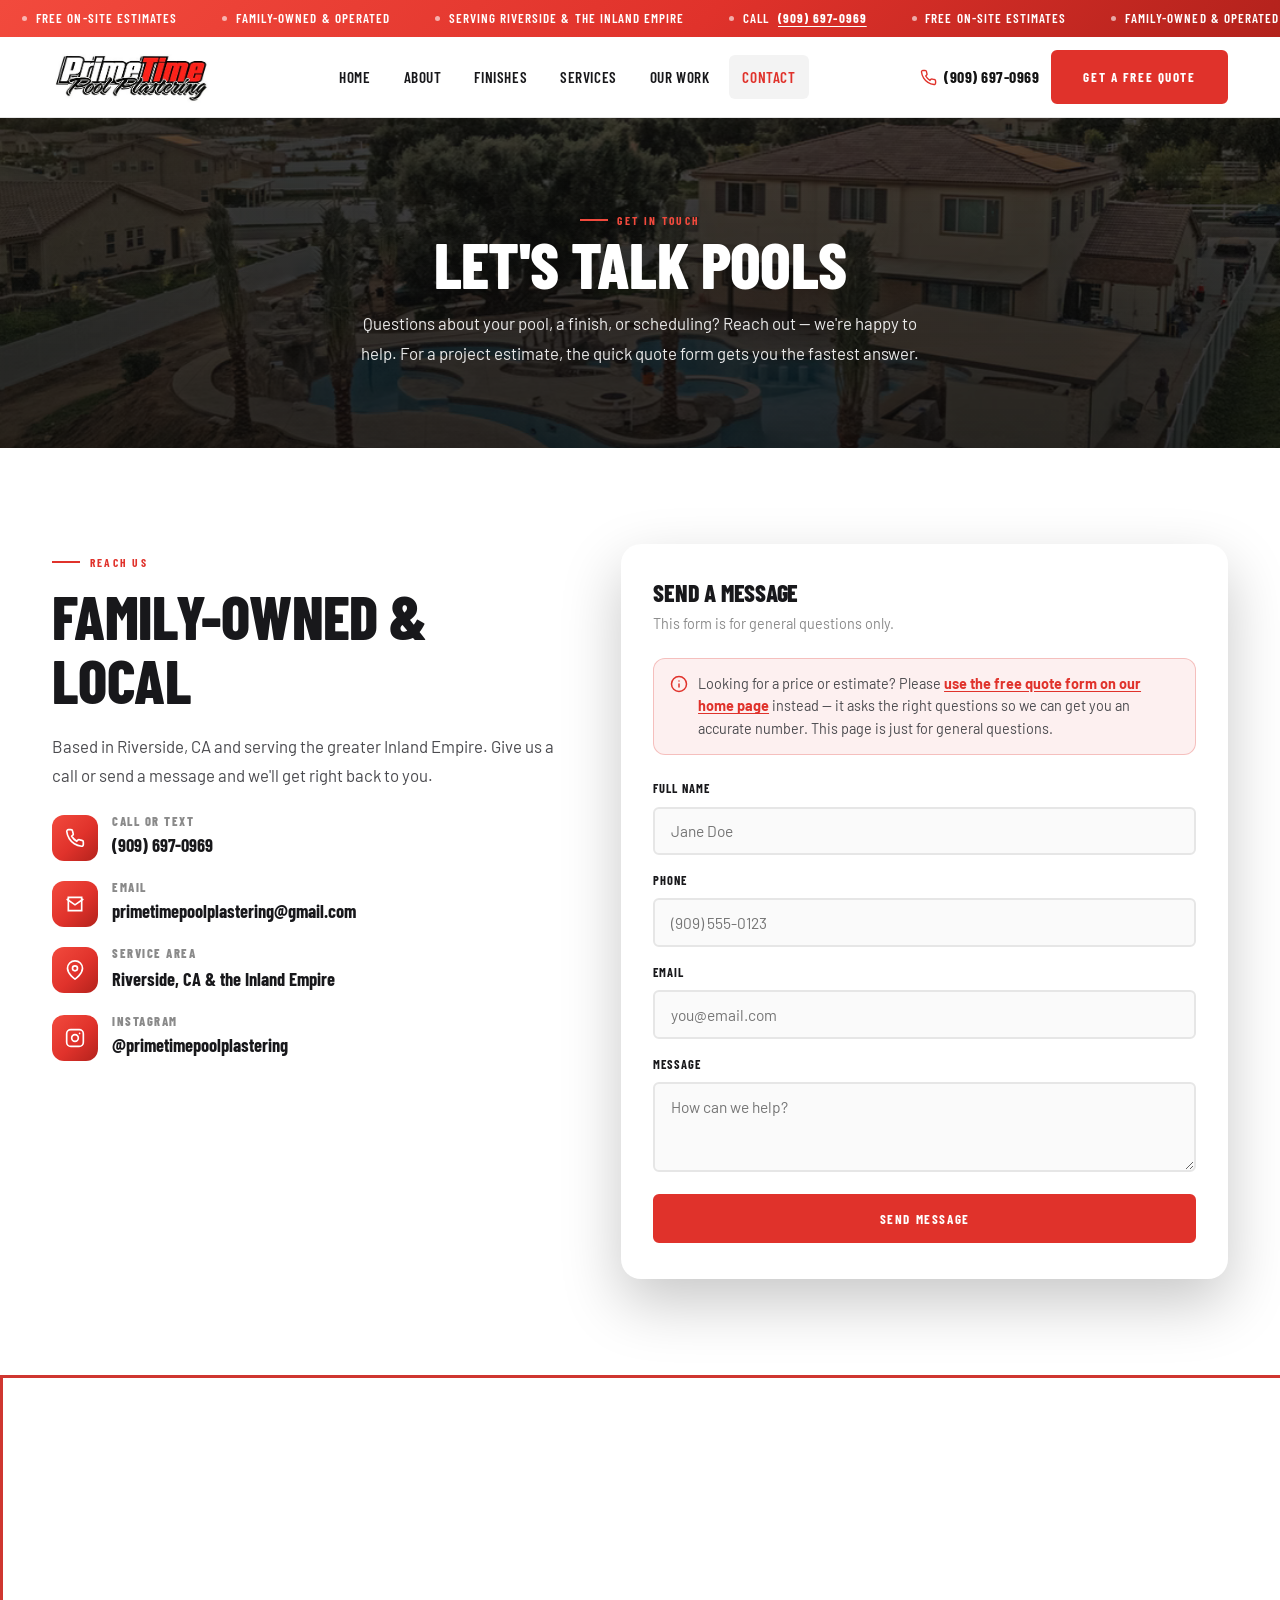
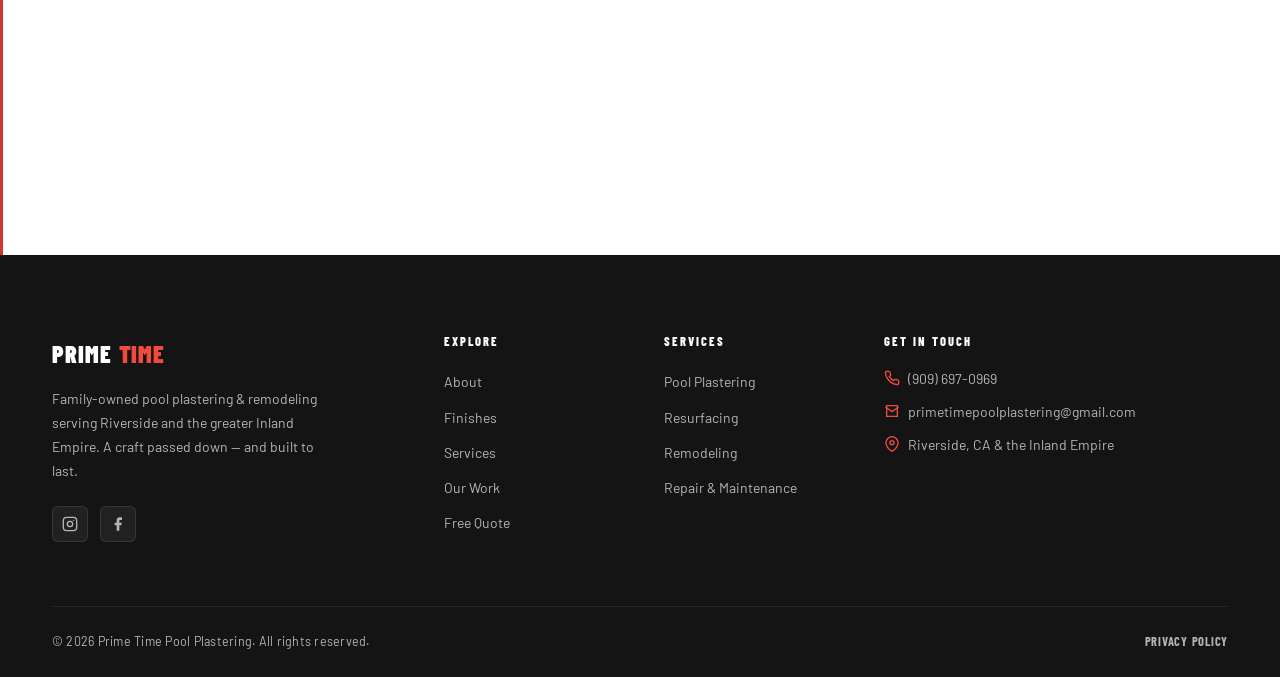
==== html/contact.html @ 4322d190 "Initial commit" ====
<!DOCTYPE html>
<html lang="en">
<head>
  <meta charset="UTF-8" />
  <meta name="viewport" content="width=device-width, initial-scale=1.0" />
  <title>Contact | Prime Time Pool Plastering — Riverside, CA</title>
  <meta name="description" content="Get in touch with Prime Time Pool Plastering — pool resurfacing, plastering & remodeling in Riverside and the Inland Empire. Call (909) 697-0969." />

  <link rel="preconnect" href="https://fonts.googleapis.com" />
  <link rel="preconnect" href="https://fonts.gstatic.com" crossorigin />
  <link rel="stylesheet" href="../global.css" />
  <link rel="stylesheet" href="../css/home.css" />
  <style>
    /* contact-page specifics (light background variant) */
    .contact-hero {
      position: relative;
      padding: 5rem 0;
      text-align: center;
      background: var(--ink);
      isolation: isolate;
    }
    .contact-hero::before {
      content: '';
      position: absolute; inset: 0; z-index: -1;
      background-image:
        linear-gradient(rgba(10,10,10,0.7), rgba(10,10,10,0.82)),
        url(../images/website-imgs-2.png);
      background-size: cover;
      background-position: center;
    }
    .contact-hero .eyebrow { color: var(--red-lt); justify-content: center; }
    .contact-hero .eyebrow::before { background: var(--red-lt); }
    .contact-hero h1 { color: #fff; font-size: clamp(2.4rem, 7vw, 4rem); }
    .contact-hero p { color: rgba(255,255,255,0.9); max-width: 560px; margin: 0.75rem auto 0; }
    /* "use the quote form instead" callout */
    .contact-quote-note {
      display: flex; align-items: flex-start; gap: 0.6rem;
      background: rgba(224,50,43,0.07);
      border: 1px solid rgba(224,50,43,0.25);
      border-radius: var(--radius);
      padding: 0.9rem 1rem;
      margin-bottom: 1.5rem;
      font-size: 0.9rem; line-height: 1.55; color: var(--text-body);
    }
    .contact-quote-note svg { width: 18px; height: 18px; color: var(--red); flex-shrink: 0; margin-top: 2px; }
    .contact-quote-note a { color: var(--red); font-weight: 700; text-decoration: underline; text-underline-offset: 2px; }
    .contact-quote-note a:hover { color: var(--red-dk); }
    .contact-grid { display: grid; grid-template-columns: 1fr; gap: 2.5rem; align-items: start; }
    @media (min-width: 900px) { .contact-grid { grid-template-columns: 1fr 1.2fr; gap: 4rem; } }
    .contact-info h2 { margin-bottom: 1.25rem; }
    .contact-rows { display: flex; flex-direction: column; gap: 1.25rem; margin-top: 1.5rem; }
    .contact-row { display: flex; align-items: flex-start; gap: 0.9rem; }
    .contact-row-ic {
      width: 46px; height: 46px; flex-shrink: 0;
      background: var(--grad-red); color: #fff; border-radius: var(--radius);
      display: flex; align-items: center; justify-content: center;
    }
    .contact-row-ic svg { width: 20px; height: 20px; }
    .contact-row h4 { font-size: 0.78rem; letter-spacing: 0.12em; color: var(--text-muted); margin-bottom: 0.2rem; }
    .contact-row a, .contact-row p { font-family: var(--font-display); font-weight: 700; font-size: 1.15rem; color: var(--text-primary); }
    .contact-row a:hover { color: var(--red); }
  </style>
</head>
<body>

  <!-- ANNOUNCEMENT BAR -->
  <div id="announce" aria-label="Announcements">
    <div class="announce-track">
      <span class="announce-item"><span class="dot"></span>Free On-Site Estimates</span>
      <span class="announce-item"><span class="dot"></span>Family-Owned &amp; Operated</span>
      <span class="announce-item"><span class="dot"></span>Serving Riverside &amp; the Inland Empire</span>
      <span class="announce-item"><span class="dot"></span>Call <a href="tel:+19096970969">(909) 697-0969</a></span>
      <span class="announce-item" aria-hidden="true"><span class="dot"></span>Free On-Site Estimates</span>
      <span class="announce-item" aria-hidden="true"><span class="dot"></span>Family-Owned &amp; Operated</span>
      <span class="announce-item" aria-hidden="true"><span class="dot"></span>Serving Riverside &amp; the Inland Empire</span>
      <span class="announce-item" aria-hidden="true"><span class="dot"></span>Call <a href="tel:+19096970969">(909) 697-0969</a></span>
    </div>
  </div>

  <!-- NAVBAR -->
  <header id="navbar">
    <div class="container nav-inner">
      <a href="../index.html" class="nav-logo" aria-label="Prime Time Pool Plastering home">
        <img src="../images/logo.jpg" alt="Prime Time Pool Plastering" />
      </a>
      <nav aria-label="Primary">
        <ul class="nav-links">
          <li><a href="../index.html">Home</a></li>
          <li><a href="../index.html#about">About</a></li>
          <li><a href="../index.html#finishes">Finishes</a></li>
          <li><a href="../index.html#services">Services</a></li>
          <li><a href="../index.html#work">Our Work</a></li>
          <li><a href="contact.html" class="is-active">Contact</a></li>
        </ul>
      </nav>
      <div class="nav-actions">
        <a href="tel:+19096970969" class="nav-phone">
          <svg viewBox="0 0 24 24" fill="none" stroke="currentColor" stroke-width="2"><path d="M22 16.92v3a2 2 0 0 1-2.18 2 19.79 19.79 0 0 1-8.63-3.07 19.5 19.5 0 0 1-6-6 19.79 19.79 0 0 1-3.07-8.67A2 2 0 0 1 4.11 2h3a2 2 0 0 1 2 1.72c.13.96.36 1.9.7 2.81a2 2 0 0 1-.45 2.11L8.09 9.91a16 16 0 0 0 6 6l1.27-1.27a2 2 0 0 1 2.11-.45c.91.34 1.85.57 2.81.7A2 2 0 0 1 22 16.92z"/></svg>
          (909) 697-0969
        </a>
        <a href="../index.html#quote" class="btn-primary">Get a Free Quote</a>
        <button class="nav-hamburger" aria-label="Open menu" aria-expanded="false" aria-controls="navDrawer">
          <span></span><span></span><span></span>
        </button>
      </div>
    </div>
  </header>

  <!-- Mobile drawer -->
  <div class="nav-overlay" data-drawer-close></div>
  <aside class="nav-drawer" id="navDrawer" aria-hidden="true">
    <div class="nav-drawer-head">
      <img src="../images/logo.jpg" alt="Prime Time Pool Plastering" style="height:34px;width:auto;" />
      <button class="nav-drawer-close" aria-label="Close menu" data-drawer-close>
        <svg viewBox="0 0 24 24" fill="none" stroke="currentColor" stroke-width="2"><path d="M18 6 6 18M6 6l12 12" stroke-linecap="round"/></svg>
      </button>
    </div>
    <nav aria-label="Mobile">
      <ul>
        <li><a href="../index.html" data-drawer-close>Home</a></li>
        <li><a href="../index.html#about" data-drawer-close>About</a></li>
        <li><a href="../index.html#finishes" data-drawer-close>Finishes</a></li>
        <li><a href="../index.html#services" data-drawer-close>Services</a></li>
        <li><a href="../index.html#work" data-drawer-close>Our Work</a></li>
        <li><a href="contact.html" data-drawer-close>Contact</a></li>
      </ul>
    </nav>
    <div class="nav-drawer-cta">
      <a href="../index.html#quote" class="btn-primary" data-drawer-close>Get a Free Quote</a>
    </div>
  </aside>

  <main>
    <section class="contact-hero">
      <div class="container">
        <p class="eyebrow is-centered">Get In Touch</p>
        <h1>Let's Talk Pools</h1>
        <p>Questions about your pool, a finish, or scheduling? Reach out — we're happy to help. For a project estimate, the quick quote form gets you the fastest answer.</p>
      </div>
    </section>

    <section class="section-padding">
      <div class="container contact-grid">
        <div class="contact-info">
          <p class="eyebrow">Reach Us</p>
          <h2>Family-Owned &amp; Local</h2>
          <p>Based in Riverside, CA and serving the greater Inland Empire. Give us a call or send a message and we'll get right back to you.</p>
          <div class="contact-rows">
            <div class="contact-row">
              <span class="contact-row-ic"><svg viewBox="0 0 24 24" fill="none" stroke="currentColor" stroke-width="2"><path d="M22 16.92v3a2 2 0 0 1-2.18 2 19.79 19.79 0 0 1-8.63-3.07 19.5 19.5 0 0 1-6-6 19.79 19.79 0 0 1-3.07-8.67A2 2 0 0 1 4.11 2h3a2 2 0 0 1 2 1.72c.13.96.36 1.9.7 2.81a2 2 0 0 1-.45 2.11L8.09 9.91a16 16 0 0 0 6 6l1.27-1.27a2 2 0 0 1 2.11-.45c.91.34 1.85.57 2.81.7A2 2 0 0 1 22 16.92z"/></svg></span>
              <div><h4>CALL OR TEXT</h4><a href="tel:+19096970969">(909) 697-0969</a></div>
            </div>
            <div class="contact-row">
              <span class="contact-row-ic"><svg viewBox="0 0 24 24" fill="none" stroke="currentColor" stroke-width="2"><path d="M4 4h16v16H4z"/><path d="m22 6-10 7L2 6"/></svg></span>
              <div><h4>EMAIL</h4><a href="mailto:primetimepoolplastering@gmail.com">primetimepoolplastering@gmail.com</a></div>
            </div>
            <div class="contact-row">
              <span class="contact-row-ic"><svg viewBox="0 0 24 24" fill="none" stroke="currentColor" stroke-width="2"><path d="M21 10c0 7-9 13-9 13s-9-6-9-13a9 9 0 0 1 18 0z"/><circle cx="12" cy="10" r="3"/></svg></span>
              <div><h4>SERVICE AREA</h4><p>Riverside, CA &amp; the Inland Empire</p></div>
            </div>
            <div class="contact-row">
              <span class="contact-row-ic"><svg viewBox="0 0 24 24" fill="none" stroke="currentColor" stroke-width="2"><rect x="2" y="2" width="20" height="20" rx="5"/><circle cx="12" cy="12" r="4"/><circle cx="17.5" cy="6.5" r="1" fill="currentColor" stroke="none"/></svg></span>
              <div><h4>INSTAGRAM</h4><a href="https://www.instagram.com/primetimepoolplastering/" target="_blank" rel="noopener">@primetimepoolplastering</a></div>
            </div>
          </div>
        </div>

        <div class="quote-card">
          <h3 class="quote-step-title">Send a Message</h3>
          <p class="quote-step-sub">This form is for general questions only.</p>
          <div class="contact-quote-note">
            <svg viewBox="0 0 24 24" fill="none" stroke="currentColor" stroke-width="2"><circle cx="12" cy="12" r="10"/><path d="M12 16v-4M12 8h.01" stroke-linecap="round"/></svg>
            <span>Looking for a price or estimate? Please <a href="../index.html#quote">use the free quote form on our home page</a> instead — it asks the right questions so we can get you an accurate number. This page is just for general questions.</span>
          </div>
          <form id="contactForm" novalidate>
            <div class="quote-field"><label for="c-name">Full Name</label><input id="c-name" type="text" placeholder="Jane Doe" autocomplete="name" /></div>
            <div class="quote-field"><label for="c-phone">Phone</label><input id="c-phone" type="tel" placeholder="(909) 555-0123" autocomplete="tel" /></div>
            <div class="quote-field"><label for="c-email">Email</label><input id="c-email" type="email" placeholder="you@email.com" autocomplete="email" /></div>
            <div class="quote-field"><label for="c-msg">Message</label><textarea id="c-msg" placeholder="How can we help?"></textarea></div>
            <button type="submit" class="btn-primary" style="width:100%;justify-content:center;">Send Message</button>
            <p id="contactDone" style="display:none;color:var(--red);font-weight:600;margin-top:1rem;text-align:center;">Thanks! We'll be in touch shortly.</p>
          </form>
        </div>
      </div>
    </section>

    <!-- MAP -->
    <section class="map" aria-label="Service area map">
      <div class="map-embed" style="border-top:3px solid var(--red);">
        <iframe title="Prime Time Pool Plastering — Riverside, CA" src="https://www.google.com/maps?q=Riverside,CA&output=embed" width="100%" height="100%" style="border:0;" loading="lazy" referrerpolicy="no-referrer-when-downgrade"></iframe>
      </div>
    </section>
  </main>

  <!-- FOOTER -->
  <footer id="footer">
    <div class="container">
      <div class="footer-grid">
        <div class="footer-col footer-brand">
          <span class="footer-logo-text">Prime<span class="logo-accent">Time</span></span>
          <p>Family-owned pool plastering &amp; remodeling serving Riverside and the greater Inland Empire. A craft passed down — and built to last.</p>
          <div class="footer-social">
            <a href="https://www.instagram.com/primetimepoolplastering/" target="_blank" rel="noopener" aria-label="Instagram"><svg viewBox="0 0 24 24" fill="none" stroke="currentColor" stroke-width="2"><rect x="2" y="2" width="20" height="20" rx="5"/><circle cx="12" cy="12" r="4"/><circle cx="17.5" cy="6.5" r="1" fill="currentColor" stroke="none"/></svg></a>
            <a href="#" aria-label="Facebook"><svg viewBox="0 0 24 24" fill="currentColor"><path d="M18 2h-3a5 5 0 0 0-5 5v3H7v4h3v8h4v-8h3l1-4h-4V7a1 1 0 0 1 1-1h3z"/></svg></a>
          </div>
        </div>
        <div class="footer-col footer-nav">
          <h4>Explore</h4>
          <ul>
            <li><a href="../index.html#about">About</a></li>
            <li><a href="../index.html#finishes">Finishes</a></li>
            <li><a href="../index.html#services">Services</a></li>
            <li><a href="../index.html#work">Our Work</a></li>
            <li><a href="../index.html#quote">Free Quote</a></li>
          </ul>
        </div>
        <div class="footer-col footer-nav">
          <h4>Services</h4>
          <ul>
            <li><a href="../index.html#services">Pool Plastering</a></li>
            <li><a href="../index.html#services">Resurfacing</a></li>
            <li><a href="../index.html#services">Remodeling</a></li>
            <li><a href="../index.html#services">Repair &amp; Maintenance</a></li>
          </ul>
        </div>
        <div class="footer-col footer-contact">
          <h4>Get In Touch</h4>
          <address>
            <a href="tel:+19096970969"><svg viewBox="0 0 24 24" fill="none" stroke="currentColor" stroke-width="2"><path d="M22 16.92v3a2 2 0 0 1-2.18 2 19.79 19.79 0 0 1-8.63-3.07 19.5 19.5 0 0 1-6-6 19.79 19.79 0 0 1-3.07-8.67A2 2 0 0 1 4.11 2h3a2 2 0 0 1 2 1.72c.13.96.36 1.9.7 2.81a2 2 0 0 1-.45 2.11L8.09 9.91a16 16 0 0 0 6 6l1.27-1.27a2 2 0 0 1 2.11-.45c.91.34 1.85.57 2.81.7A2 2 0 0 1 22 16.92z"/></svg>(909) 697-0969</a>
            <a href="mailto:primetimepoolplastering@gmail.com"><svg viewBox="0 0 24 24" fill="none" stroke="currentColor" stroke-width="2"><path d="M4 4h16v16H4z"/><path d="m22 6-10 7L2 6"/></svg>primetimepoolplastering@gmail.com</a>
            <p><svg viewBox="0 0 24 24" fill="none" stroke="currentColor" stroke-width="2"><path d="M21 10c0 7-9 13-9 13s-9-6-9-13a9 9 0 0 1 18 0z"/><circle cx="12" cy="10" r="3"/></svg>Riverside, CA &amp; the Inland Empire</p>
          </address>
        </div>
      </div>
      <div class="footer-bottom">
        <p>&copy; 2026 Prime Time Pool Plastering. All rights reserved.</p>
        <a href="#" class="footer-privacy">Privacy Policy</a>
      </div>
    </div>
  </footer>

  <button class="scroll-top-btn" aria-label="Scroll to top">
    <svg viewBox="0 0 24 24" fill="none" stroke="currentColor" stroke-width="2.5"><path d="m18 15-6-6-6 6" stroke-linecap="round" stroke-linejoin="round"/></svg>
  </button>

  <script src="../js/main.js"></script>
  <script>
    // lightweight demo handler for the contact message form
    var cf = document.getElementById('contactForm');
    cf && cf.addEventListener('submit', function (e) {
      e.preventDefault();
      document.getElementById('contactDone').style.display = 'block';
      cf.reset();
    });
  </script>
</body>
</html>
---- global.css ----
/* ============================================================
   PRIME TIME POOL PLASTERING — global.css
   Single source of truth for:
     • Color system (CSS variables) — RED / CHARCOAL / WHITE
     • Repeated components: announcement bar, topbar, navbar,
       footer, buttons, shared utilities
   Page-specific styles live in css/<page>.css (e.g. css/home.css)
   Mobile-first: base styles = mobile, min-width queries = larger
   ============================================================ */

@import url('https://fonts.googleapis.com/css2?family=Barlow+Condensed:ital,wght@0,300;0,400;0,600;0,700;0,800;0,900;1,400&family=Barlow:wght@300;400;500;600;700&family=Lora:ital,wght@0,400;0,500;1,400&display=swap');

:root {

  /* ── Brand Colors — Prime Time red ── */
  --red:        #E0322B;   /* primary brand red */
  --red-dk:     #B3221C;   /* hover / deep */
  --red-darker: #7E1410;   /* darkest accents */
  --red-lt:     #F24A3D;   /* bright red — accents, eyebrows */
  --ember:      #FF6B4A;   /* warm highlight / glow */

  /* ── Neutrals — charcoal/near-black dark sections ── */
  --ink:        #141414;   /* near-black — dark sections, footer base */
  --ink-soft:   #1F1F1F;   /* slightly lifted dark surface */
  --charcoal:   #2A2A2A;   /* dark headings on light, dark cards */
  --black:      #0A0A0A;
  --white:      #FFFFFF;

  /* ── Greys ── */
  --grey-50:     #FAFAFA;
  --grey-100:    #F3F3F3;
  --grey-200:    #E6E6E6;
  --grey-300:    #B5B5B5;
  --grey-400:    #8A8A8A;
  --grey-500:    #565656;
  --grey-600:    #2E2E2E;

  /* ── Text ── */
  --text-primary: #18181B;   /* headings */
  --text-body:    #4B4B4F;   /* body copy */
  --text-muted:   #8A8A8A;   /* labels, captions */
  --text-white:   #FFFFFF;

  /* ── Backgrounds ── */
  --bg-white:  #FFFFFF;
  --bg-light:  #FAFAFA;
  --bg-dark:   #141414;

  /* ── Gradients ── */
  --grad-red: linear-gradient(135deg, var(--red-lt) 0%, var(--red) 55%, var(--red-dk) 100%);

  /* ── Typography ── */
  --font-display: 'Barlow Condensed', sans-serif;
  --font-body:    'Barlow', sans-serif;
  --font-serif:   'Lora', serif;

  /* ── Spacing ── */
  --space-xs:  0.25rem;
  --space-sm:  0.5rem;
  --space-md:  1rem;
  --space-lg:  2rem;
  --space-xl:  4rem;
  --space-2xl: 6rem;

  /* ── Radius ── */
  --radius-sm: 6px;
  --radius:    12px;
  --radius-lg: 20px;

  /* ── Shadows ── */
  --shadow-sm: 0 2px 10px rgba(0,0,0,0.08);
  --shadow:    0 12px 40px rgba(0,0,0,0.12);
  --shadow-lg: 0 24px 60px rgba(0,0,0,0.22);

  /* ── Transitions ── */
  --transition:      0.25s ease;
  --transition-slow: 0.45s ease;
}

/* ── Reset ── */
*, *::before, *::after {
  box-sizing: border-box;
  margin: 0;
  padding: 0;
}

html {
  scroll-behavior: smooth;
  font-size: 16px;
  /* Clip incidental horizontal overflow without creating a scroll
     container, so position:sticky on the navbar keeps working. */
  overflow-x: clip;
}

body {
  background-color: var(--bg-white);
  color: var(--text-body);
  font-family: var(--font-body);
  font-weight: 400;
  line-height: 1.6;
  -webkit-font-smoothing: antialiased;
  overflow-x: clip;
}

img, picture { display: block; max-width: 100%; }
a { color: inherit; text-decoration: none; }
ul { list-style: none; }
button { cursor: pointer; border: none; background: none; font-family: inherit; }

/* ── Layout ── */
.container {
  max-width: 1240px;
  margin: 0 auto;
  width: 100%;
  padding: 0 1.25rem;
}
@media (min-width: 768px) { .container { padding: 0 2rem; } }

.section-padding { padding: 4.5rem 0; }
@media (min-width: 768px) { .section-padding { padding: 6rem 0; } }

/* ── Typography ── */
h1, h2, h3, h4, h5, h6 {
  font-family: var(--font-display);
  font-weight: 800;
  line-height: 1.05;
  letter-spacing: -0.01em;
  text-transform: uppercase;
  color: var(--text-primary);
}
h1 { font-size: clamp(2.6rem, 9vw, 6rem); }
h2 { font-size: clamp(2rem, 5.5vw, 3.8rem); }
h3 { font-size: clamp(1.5rem, 3.5vw, 2.5rem); }
h4 { font-size: clamp(1.15rem, 2.5vw, 1.8rem); }
h5 { font-size: 1.05rem; }
@media (min-width: 768px) { h5 { font-size: 1.2rem; } }

p {
  font-family: var(--font-body);
  font-weight: 400;
  line-height: 1.75;
  font-size: 0.975rem;
  color: var(--text-body);
}
@media (min-width: 768px) { p { font-size: 1.05rem; } }

/* ── Eyebrow label ── */
.eyebrow {
  font-family: var(--font-display);
  font-weight: 700;
  font-size: 0.72rem;
  letter-spacing: 0.2em;
  text-transform: uppercase;
  color: var(--red);
  display: inline-flex;
  align-items: center;
  gap: 0.6rem;
  margin-bottom: 0.75rem;
}
.eyebrow::before {
  content: '';
  display: inline-block;
  width: 1.75rem;
  height: 2px;
  background: var(--red);
  flex-shrink: 0;
}
.eyebrow.is-centered { justify-content: center; }

/* ── Section heading helper ── */
.section-head { max-width: 640px; margin-bottom: 3rem; }
.section-head.is-centered { margin-left: auto; margin-right: auto; text-align: center; }
.section-head p { margin-top: 1rem; }

/* ── Screen reader only ── */
.sr-only {
  position: absolute; width: 1px; height: 1px;
  padding: 0; margin: -1px; overflow: hidden;
  clip: rect(0,0,0,0); white-space: nowrap; border: 0;
}

/* ── Image zoom ── */
.img-zoom { overflow: hidden; }
.img-zoom img { transition: transform 0.6s ease; }
.img-zoom:hover img { transform: scale(1.04); }

/* ── Scroll reveal (driven by IntersectionObserver in main.js) ── */
.reveal {
  opacity: 0;
  transform: translateY(28px);
  transition: opacity 0.7s ease, transform 0.7s ease;
  will-change: opacity, transform;
}
.reveal.fade-left  { transform: translateX(36px); }
.reveal.fade-right { transform: translateX(-36px); }
.reveal.is-visible { opacity: 1; transform: none; }
.reveal.delay-1 { transition-delay: 0.10s; }
.reveal.delay-2 { transition-delay: 0.20s; }
.reveal.delay-3 { transition-delay: 0.30s; }
@media (prefers-reduced-motion: reduce) {
  .reveal { opacity: 1 !important; transform: none !important; transition: none; }
}


/* ══════════════════════════════════════════════
   BUTTONS  (repeated component — global)
══════════════════════════════════════════════ */

/* Primary — red fill */
.btn-primary {
  display: inline-flex;
  align-items: center;
  gap: 0.5rem;
  background: var(--red);
  color: var(--white);
  font-family: var(--font-display);
  font-weight: 700;
  font-size: 0.78rem;
  letter-spacing: 0.12em;
  text-transform: uppercase;
  padding: 0.85rem 1.6rem;
  border: 2px solid var(--red);
  border-radius: var(--radius-sm);
  transition: background var(--transition), border-color var(--transition), transform var(--transition), box-shadow var(--transition);
  white-space: nowrap;
}
.btn-primary:hover {
  background: var(--red-dk);
  border-color: var(--red-dk);
  transform: translateY(-2px);
  box-shadow: 0 10px 24px rgba(224,50,43,0.32);
}

/* Secondary — outline red, transparent */
.btn-secondary {
  display: inline-flex;
  align-items: center;
  gap: 0.5rem;
  background: transparent;
  color: var(--red);
  font-family: var(--font-display);
  font-weight: 700;
  font-size: 0.78rem;
  letter-spacing: 0.12em;
  text-transform: uppercase;
  padding: 0.825rem 1.6rem;
  border: 2px solid var(--red);
  border-radius: var(--radius-sm);
  transition: background var(--transition), color var(--transition), transform var(--transition);
  white-space: nowrap;
}
.btn-secondary:hover {
  background: var(--red);
  color: var(--white);
  transform: translateY(-2px);
}

/* Ghost white — transparent w/ white border, fills red on hover.
   For use over dark / video / image backgrounds (hero secondary CTA) */
.btn-ghost-white {
  display: inline-flex;
  align-items: center;
  gap: 0.5rem;
  background: rgba(255,255,255,0.04);
  color: var(--white);
  font-family: var(--font-display);
  font-weight: 700;
  font-size: 0.78rem;
  letter-spacing: 0.12em;
  text-transform: uppercase;
  padding: 0.825rem 1.6rem;
  border: 2px solid rgba(255,255,255,0.6);
  border-radius: var(--radius-sm);
  transition: border-color var(--transition), background var(--transition), color var(--transition), transform var(--transition);
  white-space: nowrap;
}
.btn-ghost-white:hover {
  border-color: var(--red);
  background: var(--red);
  color: var(--white);
  transform: translateY(-2px);
}

.btn-icon { width: 14px; height: 14px; flex-shrink: 0; }

@media (min-width: 768px) {
  .btn-primary, .btn-secondary, .btn-ghost-white {
    font-size: 0.82rem;
    padding: 0.9rem 1.9rem;
  }
}


/* ══════════════════════════════════════════════
   ANNOUNCEMENT BAR  (scrolling marquee — top of page)
══════════════════════════════════════════════ */

#announce {
  background: var(--grad-red);
  color: var(--white);
  overflow: hidden;
  position: relative;
}
.announce-track {
  display: flex;
  width: max-content;
  animation: announce-scroll 32s linear infinite;
}
#announce:hover .announce-track { animation-play-state: paused; }

.announce-item {
  display: inline-flex;
  align-items: center;
  gap: 0.55rem;
  padding: 0.5rem 0;
  margin: 0 1.4rem;
  font-family: var(--font-display);
  font-weight: 600;
  font-size: 0.82rem;
  letter-spacing: 0.08em;
  text-transform: uppercase;
  white-space: nowrap;
  color: var(--white);
}
.announce-item svg { width: 15px; height: 15px; flex-shrink: 0; }
.announce-item a {
  color: var(--white);
  text-decoration: underline;
  text-underline-offset: 3px;
  font-weight: 700;
}
.announce-item .dot {
  width: 5px; height: 5px; border-radius: 50%;
  background: rgba(255,255,255,0.6);
}

@keyframes announce-scroll {
  from { transform: translateX(0); }
  to   { transform: translateX(-50%); }
}
@media (prefers-reduced-motion: reduce) {
  .announce-track { animation: none; justify-content: center; width: 100%; }
}


/* ══════════════════════════════════════════════
   TOPBAR  (hidden on mobile, shown at 1024px+)
══════════════════════════════════════════════ */

#topbar {
  display: none;
  background: var(--ink);
  border-bottom: 1px solid rgba(255,255,255,0.06);
}
@media (min-width: 1024px) { #topbar { display: block; } }

.topbar-inner {
  display: flex;
  align-items: center;
  justify-content: space-between;
  padding-top: 0.55rem;
  padding-bottom: 0.55rem;
  gap: 1rem;
}
.topbar-info { display: flex; align-items: center; gap: 1.75rem; }
.topbar-item {
  display: flex;
  align-items: center;
  gap: 0.4rem;
  font-family: var(--font-body);
  font-size: 0.78rem;
  color: var(--grey-300);
}
.topbar-item svg { width: 14px; height: 14px; color: var(--red-lt); flex-shrink: 0; }
.topbar-item a { color: var(--grey-300); transition: color var(--transition); }
.topbar-item a:hover { color: var(--white); }

.topbar-social { display: flex; align-items: center; gap: 0.75rem; }
.topbar-social a { color: var(--grey-300); display: flex; align-items: center; transition: color var(--transition); }
.topbar-social a:hover { color: var(--red-lt); }
.topbar-social svg { width: 15px; height: 15px; }


/* ══════════════════════════════════════════════
   NAVBAR  (white, sticky, dark text, red accents)
══════════════════════════════════════════════ */

#navbar {
  position: sticky;
  top: 0;
  z-index: 500;
  background: var(--white);
  border-bottom: 1px solid var(--grey-200);
  transition: box-shadow var(--transition);
}
#navbar.is-scrolled { box-shadow: 0 2px 20px rgba(0,0,0,0.10); }

.nav-inner {
  display: flex;
  align-items: center;
  justify-content: space-between;
  height: 68px;
  gap: 1rem;
}
@media (min-width: 1024px) { .nav-inner { height: 80px; } }

/* ── Logo (text fallback; swap for <img> logo.png when available) ── */
.nav-logo {
  display: inline-flex;
  align-items: baseline;
  gap: 0.28em;
  font-family: var(--font-display);
  font-weight: 900;
  font-size: 1.3rem;
  letter-spacing: 0.02em;
  text-transform: uppercase;
  color: var(--ink);
  flex-shrink: 0;
  line-height: 1;
}
.nav-logo .logo-accent { color: var(--red); }
.nav-logo img { height: 44px; width: auto; }
@media (min-width: 768px) { .nav-logo { font-size: 1.55rem; } .nav-logo img { height: 52px; } }

/* ── Desktop nav links — hidden on mobile ── */
.nav-links { display: none; }
@media (min-width: 1024px) {
  .nav-links { display: flex; align-items: center; gap: 0.35rem; }
}
.nav-links > li { position: relative; }
.nav-links > li > a,
.nav-links > li > .nav-drop-toggle {
  display: inline-flex;
  align-items: center;
  gap: 0.35rem;
  font-family: var(--font-display);
  font-weight: 600;
  font-size: 0.95rem;
  letter-spacing: 0.04em;
  text-transform: uppercase;
  color: var(--text-primary);
  padding: 0.6rem 0.85rem;
  border-radius: var(--radius-sm);
  transition: color var(--transition), background var(--transition);
}
.nav-links > li > a:hover,
.nav-links > li > a.is-active,
.nav-links > li > .nav-drop-toggle:hover { color: var(--red); background: var(--grey-100); }
.nav-chevron { width: 14px; height: 14px; transition: transform var(--transition); }

/* ── Desktop dropdown ── */
.nav-dropdown {
  position: absolute;
  top: calc(100% + 8px);
  left: 0;
  min-width: 230px;
  background: var(--white);
  border: 1px solid var(--grey-200);
  border-radius: var(--radius);
  box-shadow: var(--shadow);
  padding: 0.5rem;
  opacity: 0;
  visibility: hidden;
  transform: translateY(8px);
  transition: opacity var(--transition), transform var(--transition), visibility var(--transition);
  z-index: 60;
}
@media (min-width: 1024px) {
  .nav-links > li:hover > .nav-dropdown,
  .nav-links > li:focus-within > .nav-dropdown {
    opacity: 1; visibility: visible; transform: translateY(0);
  }
  .nav-links > li:hover > .nav-drop-toggle .nav-chevron { transform: rotate(180deg); }
}
.nav-dropdown a {
  display: block;
  padding: 0.65rem 0.85rem;
  border-radius: var(--radius-sm);
  font-family: var(--font-body);
  font-weight: 500;
  font-size: 0.92rem;
  color: var(--text-body);
  transition: color var(--transition), background var(--transition);
}
.nav-dropdown a:hover { color: var(--red); background: var(--grey-100); }

/* ── Nav right-side actions ── */
.nav-actions { display: flex; align-items: center; gap: 0.75rem; }
.nav-phone {
  display: none;
  align-items: center;
  gap: 0.45rem;
  font-family: var(--font-display);
  font-weight: 700;
  font-size: 1rem;
  letter-spacing: 0.03em;
  color: var(--ink);
}
.nav-phone svg { width: 17px; height: 17px; color: var(--red); }
@media (min-width: 768px) { .nav-phone { display: inline-flex; } }
.nav-actions .btn-primary { display: none; }
@media (min-width: 1024px) { .nav-actions .btn-primary { display: inline-flex; } }

/* ── Hamburger ── */
.nav-hamburger {
  display: inline-flex;
  flex-direction: column;
  justify-content: center;
  gap: 5px;
  width: 44px;
  height: 44px;
  padding: 0 10px;
  border-radius: var(--radius-sm);
}
.nav-hamburger span {
  display: block;
  height: 2px;
  width: 100%;
  background: var(--ink);
  border-radius: 2px;
  transition: transform var(--transition), opacity var(--transition);
}
.nav-hamburger[aria-expanded="true"] span:nth-child(1) { transform: translateY(7px) rotate(45deg); }
.nav-hamburger[aria-expanded="true"] span:nth-child(2) { opacity: 0; }
.nav-hamburger[aria-expanded="true"] span:nth-child(3) { transform: translateY(-7px) rotate(-45deg); }
@media (min-width: 1024px) { .nav-hamburger { display: none; } }

/* ── Mobile drawer ── */
.nav-overlay {
  position: fixed;
  inset: 0;
  background: rgba(0,0,0,0.5);
  opacity: 0;
  visibility: hidden;
  transition: opacity var(--transition), visibility var(--transition);
  z-index: 600;
}
.nav-overlay.is-active { opacity: 1; visibility: visible; }
@media (min-width: 1024px) { .nav-overlay { display: none; } }

.nav-drawer {
  position: fixed;
  top: 0;
  right: 0;
  height: 100dvh;
  width: min(86vw, 360px);
  background: var(--white);
  box-shadow: -10px 0 40px rgba(0,0,0,0.18);
  transform: translateX(100%);
  transition: transform var(--transition-slow);
  z-index: 700;
  display: flex;
  flex-direction: column;
  padding: 1.25rem;
  overflow-y: auto;
}
.nav-drawer.is-open { transform: translateX(0); }
@media (min-width: 1024px) { .nav-drawer { display: none !important; } }

.nav-drawer-head { display: flex; align-items: center; justify-content: space-between; margin-bottom: 1.25rem; }
.nav-drawer-close {
  width: 40px; height: 40px;
  display: flex; align-items: center; justify-content: center;
  border-radius: var(--radius-sm);
  color: var(--ink);
  transition: background var(--transition);
}
.nav-drawer-close:hover { background: var(--grey-100); }
.nav-drawer-close svg { width: 22px; height: 22px; }

.nav-drawer ul { display: flex; flex-direction: column; }
.nav-drawer > nav > ul > li { border-bottom: 1px solid var(--grey-100); }
.nav-drawer > nav > ul > li > a,
.nav-drawer .nav-drop-toggle {
  display: flex;
  align-items: center;
  justify-content: space-between;
  width: 100%;
  padding: 0.95rem 0.25rem;
  font-family: var(--font-display);
  font-weight: 600;
  font-size: 1.1rem;
  letter-spacing: 0.03em;
  text-transform: uppercase;
  color: var(--text-primary);
}
.nav-drawer .nav-drop-toggle[aria-expanded="true"] .nav-chevron { transform: rotate(180deg); }
.nav-drawer .nav-sub {
  max-height: 0;
  overflow: hidden;
  transition: max-height var(--transition-slow);
}
.nav-drawer .nav-sub.is-open { max-height: 320px; }
.nav-drawer .nav-sub a {
  display: block;
  padding: 0.7rem 0.85rem;
  font-size: 0.95rem;
  color: var(--text-body);
}
.nav-drawer .nav-sub a:hover { color: var(--red); }
.nav-drawer-cta { margin-top: 1.5rem; }
.nav-drawer-cta .btn-primary { width: 100%; justify-content: center; }
.nav-drawer-contact { margin-top: 1.25rem; display: flex; flex-direction: column; gap: 0.6rem; }
.nav-drawer-contact a { display: flex; align-items: center; gap: 0.5rem; font-size: 0.9rem; color: var(--text-body); }
.nav-drawer-contact svg { width: 16px; height: 16px; color: var(--red); }


/* ══════════════════════════════════════════════
   FOOTER  (dark charcoal, 4-column grid)
══════════════════════════════════════════════ */

#footer { background: var(--ink); padding: 5rem 0 0; }

.footer-grid {
  display: grid;
  grid-template-columns: 1fr;
  gap: 2.5rem;
  padding-bottom: 4rem;
  border-bottom: 1px solid rgba(255,255,255,0.08);
}
@media (min-width: 600px)  { .footer-grid { grid-template-columns: 1fr 1fr; } }
@media (min-width: 1024px) { .footer-grid { grid-template-columns: 2fr 1fr 1fr 2fr; gap: 3rem; } }

.footer-col h4 {
  font-family: var(--font-display);
  font-weight: 800;
  font-size: 0.78rem;
  letter-spacing: 0.16em;
  text-transform: uppercase;
  color: var(--white);
  margin-bottom: 1.25rem;
}
.footer-col p { font-size: 0.875rem; color: var(--grey-300); line-height: 1.7; }

.footer-logo-text {
  display: inline-flex;
  align-items: baseline;
  gap: 0.28em;
  font-family: var(--font-display);
  font-weight: 900;
  font-size: 1.5rem;
  letter-spacing: 0.04em;
  text-transform: uppercase;
  color: var(--white);
  margin-bottom: 0.85rem;
}
.footer-logo-text .logo-accent { color: var(--red-lt); }
.footer-brand p { margin-bottom: 1.5rem; max-width: 34ch; }

.footer-social { display: flex; align-items: center; gap: 0.75rem; }
.footer-social a {
  width: 36px; height: 36px;
  background: rgba(255,255,255,0.06);
  border: 1px solid rgba(255,255,255,0.1);
  display: flex; align-items: center; justify-content: center;
  color: var(--grey-300);
  border-radius: var(--radius-sm);
  transition: background var(--transition), color var(--transition), border-color var(--transition);
}
.footer-social a:hover { background: var(--red); border-color: var(--red); color: var(--white); }
.footer-social a svg { width: 16px; height: 16px; }

.footer-nav ul { display: flex; flex-direction: column; gap: 0.6rem; }
.footer-nav a { font-size: 0.875rem; color: var(--grey-300); transition: color var(--transition); }
.footer-nav a:hover { color: var(--white); }

.footer-contact address { font-style: normal; display: flex; flex-direction: column; gap: 0.65rem; }
.footer-contact a, .footer-contact p {
  display: flex; align-items: flex-start; gap: 0.5rem;
  font-size: 0.875rem; color: var(--grey-300); line-height: 1.6;
  transition: color var(--transition);
}
.footer-contact a:hover { color: var(--white); }
.footer-contact svg { width: 16px; height: 16px; color: var(--red-lt); flex-shrink: 0; margin-top: 2px; }

.footer-newsletter p { margin-bottom: 1.25rem; }
.footer-form { display: flex; flex-direction: column; gap: 0.6rem; }
.footer-form input[type="email"] {
  background: rgba(255,255,255,0.06);
  border: 1px solid rgba(255,255,255,0.12);
  color: var(--white);
  font-family: var(--font-body);
  font-size: 0.875rem;
  padding: 0.75rem 1rem;
  border-radius: var(--radius-sm);
  outline: none;
  width: 100%;
  transition: border-color var(--transition), background var(--transition);
}
.footer-form input[type="email"]::placeholder { color: var(--grey-400); }
.footer-form input[type="email"]:focus { border-color: var(--red); background: rgba(255,255,255,0.09); }
.footer-form .btn-primary { width: 100%; justify-content: center; }

.footer-bottom {
  padding: 1.5rem 0;
  display: flex;
  flex-direction: column;
  align-items: center;
  gap: 0.6rem;
  text-align: center;
}
@media (min-width: 600px) {
  .footer-bottom { flex-direction: row; justify-content: space-between; text-align: left; }
}
.footer-bottom p { font-size: 0.78rem; color: var(--grey-300); letter-spacing: 0.02em; }
.footer-privacy {
  font-size: 0.78rem; color: var(--grey-300); letter-spacing: 0.06em;
  text-transform: uppercase; font-family: var(--font-display); font-weight: 700;
  white-space: nowrap; transition: color var(--transition);
}
.footer-privacy:hover { color: var(--white); }

/* ── Scroll-to-top button ── */
.scroll-top-btn {
  position: fixed;
  bottom: 2rem;
  right: 2rem;
  width: 46px;
  height: 46px;
  background: var(--red);
  color: var(--white);
  border: none;
  border-radius: var(--radius-sm);
  display: flex;
  align-items: center;
  justify-content: center;
  opacity: 0;
  pointer-events: none;
  transition: opacity var(--transition), background var(--transition), transform var(--transition);
  z-index: 900;
  box-shadow: var(--shadow);
}
.scroll-top-btn.is-visible { opacity: 1; pointer-events: all; }
.scroll-top-btn:hover { background: var(--red-dk); transform: translateY(-3px); }
.scroll-top-btn svg { width: 18px; height: 18px; }
---- css/home.css ----
/* ============================================================
   PRIME TIME POOL PLASTERING — css/home.css
   Homepage section styles. Globals (colors, nav, footer,
   buttons, ticker) live in global.css.
   Sections in build order:
     1. HERO   ← built
     2. STATS  (coming next)
     3. ABOUT
     4. FINISHES (flip cards)
     5. SERVICES
     6. WORK (Instagram feed)
     7. MAP
     8. QUOTE
   ============================================================ */


/* ══════════════════════════════════════════════
   1 · HERO  (full-bleed video, centered content)
══════════════════════════════════════════════ */

.hero {
  position: relative;
  min-height: calc(100svh - 68px);   /* fill viewport minus mobile nav */
  display: flex;
  align-items: center;
  justify-content: center;
  text-align: center;
  overflow: hidden;
  background: var(--ink);             /* fallback before video/poster loads */
}
@media (min-width: 1024px) {
  .hero { min-height: calc(100svh - 80px); }
}

/* Background video + poster */
.hero-video {
  position: absolute;
  inset: 0;
  width: 100%;
  height: 100%;
  object-fit: cover;
  z-index: 0;
}

/* Dark gradient so white text always reads, regardless of footage */
.hero-overlay {
  position: absolute;
  inset: 0;
  z-index: 1;
  background:
    linear-gradient(180deg, rgba(10,10,10,0.55) 0%, rgba(10,10,10,0.35) 40%, rgba(10,10,10,0.75) 100%),
    radial-gradient(120% 90% at 50% 30%, rgba(224,50,43,0.18) 0%, transparent 60%);
}

.hero-content {
  position: relative;
  z-index: 2;
  max-width: 880px;
  padding-top: 3rem;
  padding-bottom: 4rem;
}

.hero-eyebrow {
  color: #fff;
  opacity: 0.92;
}
.hero-eyebrow::before { background: var(--red-lt); }

.hero-title {
  color: var(--white);
  font-size: clamp(2.9rem, 11vw, 6.5rem);
  line-height: 0.95;
  text-shadow: 0 4px 30px rgba(0,0,0,0.4);
  margin-bottom: 1.25rem;
}
.hero-title-accent { color: var(--red-lt); }

.hero-sub {
  color: rgba(255,255,255,0.9);
  font-size: clamp(1rem, 2.2vw, 1.2rem);
  line-height: 1.7;
  max-width: 600px;
  margin: 0 auto 2rem;
}

.hero-actions {
  display: flex;
  flex-wrap: wrap;
  gap: 0.85rem;
  justify-content: center;
}
.hero-actions .btn-primary,
.hero-actions .btn-ghost-white { font-size: 0.85rem; padding: 1rem 2rem; }

/* Scroll cue */
.hero-scroll {
  position: absolute;
  bottom: 1.5rem;
  left: 50%;
  transform: translateX(-50%);
  z-index: 2;
  width: 26px;
  height: 42px;
  border: 2px solid rgba(255,255,255,0.55);
  border-radius: 20px;
  display: none;
}
@media (min-width: 768px) { .hero-scroll { display: block; } }
.hero-scroll span {
  position: absolute;
  top: 8px;
  left: 50%;
  transform: translateX(-50%);
  width: 4px;
  height: 8px;
  background: var(--white);
  border-radius: 2px;
  animation: hero-scroll-dot 1.6s ease-in-out infinite;
}
@keyframes hero-scroll-dot {
  0%   { opacity: 0; transform: translate(-50%, 0); }
  40%  { opacity: 1; }
  100% { opacity: 0; transform: translate(-50%, 14px); }
}
@media (prefers-reduced-motion: reduce) {
  .hero-scroll span { animation: none; }
  .hero-video { display: none; }   /* respect reduced-motion: drop autoplay video */
}


/* ══════════════════════════════════════════════
   2 · STATS  (charcoal marquee band)
══════════════════════════════════════════════ */

.stats {
  background: var(--ink);
  overflow: hidden;
  border-top: 3px solid var(--red);
}
.stats-marquee { overflow: hidden; }
.stats-track {
  display: flex;
  align-items: center;
  width: max-content;
  animation: stats-scroll 38s linear infinite;
  padding: 1.15rem 0;
}
.stats:hover .stats-track { animation-play-state: paused; }
.stat-chip {
  font-family: var(--font-display);
  font-weight: 600;
  font-size: clamp(1rem, 2.2vw, 1.35rem);
  letter-spacing: 0.04em;
  text-transform: uppercase;
  color: rgba(255,255,255,0.78);
  white-space: nowrap;
  padding: 0 1.5rem;
}
.stat-chip strong { color: var(--white); font-weight: 800; }
.stat-sep { color: var(--red); font-size: 0.7rem; flex-shrink: 0; }
@keyframes stats-scroll {
  from { transform: translateX(0); }
  to   { transform: translateX(-50%); }
}
@media (prefers-reduced-motion: reduce) {
  .stats-track { animation: none; flex-wrap: wrap; width: 100%; justify-content: center; gap: 0.5rem 0; }
}


/* ══════════════════════════════════════════════
   3 · ABOUT  (video left + body right)
══════════════════════════════════════════════ */

.about { background: var(--bg-white); position: relative; }
.about-grid {
  display: grid;
  grid-template-columns: 1fr;
  gap: 2.5rem;
  align-items: center;
  position: relative;
  z-index: 1;
}

/* ── Decorative floating outlined circles (tablet & up only) ── */
.about-circles { display: none; }
@media (min-width: 768px) {
  .about-circles {
    display: block;
    position: absolute;
    inset: 0;
    overflow: hidden;
    pointer-events: none;
    z-index: 0;
  }
}
.ac {
  position: absolute;
  border-radius: 50%;
  background: transparent;
  border: 2px solid var(--red);
}
.ac-tl-1 { top: 6%;  left: 2%;  width: 150px; height: 150px; opacity: 0.45; animation: ac-float-up 7s ease-in-out infinite; }
.ac-tl-2 { top: 15%; left: 8%;  width: 92px;  height: 92px;  border-color: var(--red-darker); opacity: 0.5; animation: ac-float-down 9.5s ease-in-out infinite; }
.ac-br-1 { bottom: 7%;  right: 3%;  width: 172px; height: 172px; opacity: 0.4; animation: ac-float-down 8s ease-in-out infinite; }
.ac-br-2 { bottom: 16%; right: 10%; width: 104px; height: 104px; border-color: var(--red-darker); opacity: 0.5; animation: ac-float-up 6.5s ease-in-out infinite; }
@keyframes ac-float-up   { 0%,100% { transform: translateY(0); } 50% { transform: translateY(-22px); } }
@keyframes ac-float-down { 0%,100% { transform: translateY(0); } 50% { transform: translateY(20px); } }
@media (prefers-reduced-motion: reduce) { .ac { animation: none !important; } }

/* same motif on the dark Quote section — brighter border for contrast */
.quote-circles .ac { border-color: var(--red-lt); opacity: 0.3; }
.quote-circles .ac-tl-2,
.quote-circles .ac-br-2 { border-color: var(--ember); opacity: 0.35; }
@media (min-width: 900px) {
  .about-grid { grid-template-columns: 1.05fr 1fr; gap: 4rem; }
}

.about-media { position: relative; }
.about-video {
  width: 100%;
  aspect-ratio: 4 / 3;
  object-fit: cover;
  background: var(--charcoal);
  border-radius: var(--radius-lg);
  box-shadow: var(--shadow-lg);
}
/* sits BELOW the video so it never blocks the video controls */
.about-badge {
  display: inline-flex;
  align-items: center;
  gap: 0.75rem;
  margin-top: 1.1rem;
  background: var(--red);
  color: var(--white);
  padding: 0.7rem 1.1rem;
  border-radius: var(--radius);
  box-shadow: var(--shadow-sm);
}
.about-badge-icon {
  width: 38px; height: 38px; flex-shrink: 0;
  display: flex; align-items: center; justify-content: center;
  background: rgba(255,255,255,0.18);
  border-radius: 50%;
}
.about-badge-icon svg { width: 22px; height: 22px; }
.about-badge-text { display: flex; flex-direction: column; line-height: 1.15; }
.about-badge-text strong {
  font-family: var(--font-display); font-weight: 800; font-size: 1.1rem;
  text-transform: uppercase; letter-spacing: 0.02em;
}
.about-badge-text span { font-family: var(--font-body); font-size: 0.8rem; opacity: 0.92; }

.about-body h2 { margin-bottom: 1.25rem; }
.about-body p { margin-bottom: 1rem; }
.about-points { margin: 1.5rem 0; display: flex; flex-direction: column; gap: 0.75rem; }
.about-points li {
  display: flex; align-items: flex-start; gap: 0.65rem;
  font-family: var(--font-body); font-weight: 500; color: var(--text-primary); font-size: 0.97rem;
}
.about-points svg { width: 20px; height: 20px; color: var(--red); flex-shrink: 0; margin-top: 1px; }
.about-actions { display: flex; flex-wrap: wrap; gap: 0.85rem; margin-top: 1.75rem; }


/* ══════════════════════════════════════════════
   4 · FINISHES  (flip-card horizontal slider)
══════════════════════════════════════════════ */

.finishes { background: var(--bg-light); }

/* Mobile + tablet: horizontal drag-scroll slider (equal gutters, no off-center gap) */
.finishes-wrap {
  overflow-x: auto;
  overflow-y: hidden;
  overscroll-behavior-x: contain;
  -webkit-overflow-scrolling: touch;
  scrollbar-width: thin;
  scrollbar-color: var(--red) var(--grey-200);
  padding: 0.5rem 1.25rem 1.75rem;
  cursor: grab;
}
@media (min-width: 768px) { .finishes-wrap { padding: 0.5rem 2rem 2rem; } }
.finishes-wrap.is-dragging { cursor: grabbing; }
.finishes-wrap::-webkit-scrollbar { height: 8px; }
.finishes-wrap::-webkit-scrollbar-track { background: var(--grey-200); border-radius: 10px; }
.finishes-wrap::-webkit-scrollbar-thumb { background: var(--red); border-radius: 10px; }

.finishes-track { display: flex; gap: 1.25rem; }

.finish-card {
  flex: 0 0 auto;
  width: 250px;
  height: 340px;
  perspective: 1200px;
  outline: none;
}
@media (min-width: 768px) { .finish-card { width: 270px; height: 370px; } }

/* Laptop & up: centered 3×2 grid — no scroll, no scrollbar */
@media (min-width: 1024px) {
  .finishes-wrap { overflow: visible; cursor: default; padding: 0; }
  .finishes-track {
    display: grid;
    grid-template-columns: repeat(3, 1fr);
    gap: 1.75rem;
    max-width: 1100px;
    margin: 0 auto;
    padding: 0 2rem;
  }
  .finish-card { width: auto; height: 400px; }
}

.finish-inner {
  position: relative;
  width: 100%;
  height: 100%;
  transition: transform 0.6s cubic-bezier(0.4, 0.2, 0.2, 1);
  transform-style: preserve-3d;
  border-radius: var(--radius-lg);
  box-shadow: var(--shadow);
}
.finish-card.is-flipped .finish-inner { transform: rotateY(180deg); }
.finish-card:focus-visible .finish-inner { box-shadow: 0 0 0 3px var(--red); }

.finish-front, .finish-back {
  position: absolute;
  inset: 0;
  backface-visibility: hidden;
  -webkit-backface-visibility: hidden;
  border-radius: var(--radius-lg);
  overflow: hidden;
  transition: opacity 0s linear 0.3s;   /* swap faces at the flip's midpoint */
}
/* hard-hide whichever face is turned away — kills mirrored bleed-through */
.finish-card:not(.is-flipped) .finish-back { opacity: 0; }
.finish-card.is-flipped .finish-front { opacity: 0; }

/* front = real finish swatch photo */
.finish-front {
  background: var(--charcoal);   /* fallback if a swatch is missing */
  display: flex;
  flex-direction: column;
  justify-content: flex-end;
  padding: 1.5rem;
  color: var(--white);
}
.finish-swatch {
  position: absolute;
  inset: 0;
  width: 100%;
  height: 100%;
  object-fit: cover;
  z-index: 0;
}
.finish-front::after {
  content: '';
  position: absolute; inset: 0;
  z-index: 1;
  background: linear-gradient(180deg, rgba(0,0,0,0) 38%, rgba(0,0,0,0.62) 100%);
}
.finish-tag {
  position: absolute; top: 1.1rem; left: 1.1rem;
  font-family: var(--font-display); font-weight: 700; font-size: 0.62rem;
  letter-spacing: 0.16em; text-transform: uppercase;
  background: rgba(255,255,255,0.22); color: #fff;
  padding: 0.3rem 0.6rem; border-radius: 100px;
  backdrop-filter: blur(2px); z-index: 2;
}
.finish-name {
  position: relative; z-index: 2;
  font-family: var(--font-display); font-weight: 800;
  font-size: 1.7rem; line-height: 1; text-transform: uppercase;
  text-shadow: 0 2px 12px rgba(0,0,0,0.35);
}
.finish-flip {
  position: relative; z-index: 2;
  font-family: var(--font-body); font-size: 0.78rem;
  letter-spacing: 0.04em; opacity: 0.9; margin-top: 0.4rem;
}

/* back = pool photo */
.finish-back {
  transform: rotateY(180deg);
  background: var(--charcoal);
  display: flex;
  flex-direction: column;
}
.finish-back img { width: 100%; height: 62%; object-fit: cover; }
.finish-back-body { padding: 1rem 1.15rem; flex: 1; display: flex; flex-direction: column; }
.finish-back-body h4 { color: var(--white); margin-bottom: 0.4rem; }
.finish-back-body p { color: var(--grey-300); font-size: 0.86rem; line-height: 1.5; }
.finish-back-flip {
  margin-top: auto;
  padding-top: 0.7rem;
  font-family: var(--font-body);
  font-size: 0.78rem;
  letter-spacing: 0.04em;
  color: var(--red-lt);
}

.finishes-controls {
  display: flex; flex-direction: column; align-items: center; gap: 1rem;
  text-align: center; margin-top: 1.5rem;
}
@media (min-width: 640px) {
  .finishes-controls { flex-direction: row; justify-content: center; gap: 1.5rem; }
}
.finishes-note { max-width: 40ch; color: var(--text-muted); font-size: 0.92rem; }


/* ══════════════════════════════════════════════
   5 · SERVICES
══════════════════════════════════════════════ */

.services { background: var(--bg-white); }
.services-grid {
  display: grid;
  grid-template-columns: 1fr;
  gap: 1.5rem;
}
@media (min-width: 700px)  { .services-grid { grid-template-columns: repeat(2, 1fr); } }
@media (min-width: 1000px) { .services-grid { grid-template-columns: repeat(3, 1fr); } }

.service-card {
  background: var(--bg-light);
  border: 1px solid var(--grey-200);
  border-radius: var(--radius-lg);
  overflow: hidden;
  transition: transform var(--transition), box-shadow var(--transition), border-color var(--transition);
}
.service-card:hover {
  transform: translateY(-5px);
  box-shadow: var(--shadow);
  border-color: transparent;
}
.service-img {
  position: relative;
  aspect-ratio: 16 / 10;
  overflow: hidden;
  background: var(--charcoal);
}
.service-img img { width: 100%; height: 100%; object-fit: cover; transition: transform 0.6s ease; }
.service-card:hover .service-img img { transform: scale(1.05); }
.service-icon {
  position: absolute;
  left: 1.25rem;
  bottom: 130px;
  width: 56px; height: 56px;
  display: flex; align-items: center; justify-content: center;
  background: var(--grad-red);
  color: var(--white);
  border-radius: var(--radius);
  box-shadow: 0 8px 20px rgba(224,50,43,0.35);
  border: 3px solid var(--bg-light);
}
.service-icon svg { width: 26px; height: 26px; }
.service-body { padding: 2.25rem 1.5rem 2rem; }
.service-card h3 { font-size: 1.5rem; margin-bottom: 0.65rem; }
.service-card p { font-size: 0.95rem; margin-bottom: 1.25rem; }
.service-link {
  display: inline-flex; align-items: center; gap: 0.4rem;
  font-family: var(--font-display); font-weight: 700; font-size: 0.8rem;
  letter-spacing: 0.1em; text-transform: uppercase; color: var(--red);
  transition: gap var(--transition), color var(--transition);
}
.service-link svg { width: 16px; height: 16px; transition: transform var(--transition); }
.service-link:hover { color: var(--red-dk); }
.service-link:hover svg { transform: translateX(3px); }


/* ══════════════════════════════════════════════
   6 · OUR WORK  (Instagram feed)
══════════════════════════════════════════════ */

.work { background: var(--bg-light); }
.work-feed {
  display: grid;
  grid-template-columns: repeat(2, 1fr);
  gap: 0.85rem;
}
@media (min-width: 700px) { .work-feed { grid-template-columns: repeat(4, 1fr); gap: 1rem; } }

.work-tile {
  position: relative;
  display: block;
  aspect-ratio: 1 / 1;
  overflow: hidden;
  border-radius: var(--radius);
  background: var(--charcoal);
}
.work-tile img,
.work-tile .work-video { width: 100%; height: 100%; object-fit: cover; transition: transform 0.5s ease; }
.work-tile:hover img,
.work-tile:hover .work-video { transform: scale(1.06); }
.work-tile::after {
  content: '';
  position: absolute; inset: 0;
  background: linear-gradient(180deg, rgba(0,0,0,0) 55%, rgba(0,0,0,0.35) 100%);
  opacity: 0; transition: opacity var(--transition);
}
.work-tile:hover::after { opacity: 1; }
/* corner Instagram badge (links out) */
.work-ig {
  position: absolute; top: 0.6rem; right: 0.6rem;
  width: 34px; height: 34px;
  display: flex; align-items: center; justify-content: center;
  background: rgba(0,0,0,0.45); color: #fff;
  border-radius: 50%;
  backdrop-filter: blur(2px);
  opacity: 0.9; transition: background var(--transition), transform var(--transition);
  z-index: 2;
}
.work-tile:hover .work-ig { background: var(--red); transform: scale(1.08); }
.work-ig svg { width: 18px; height: 18px; }
.work-cta { text-align: center; margin-top: 2rem; }


/* ══════════════════════════════════════════════
   7 · QUOTE  (multi-step form)
══════════════════════════════════════════════ */

.quote { position: relative; background: var(--ink); isolation: isolate; }
.quote::before {
  content: '';
  position: absolute;
  inset: 0;
  z-index: -1;
  background-image:
    linear-gradient(rgba(10,10,10,0.68), rgba(23, 0, 0, 0.93)),
    url(../images/website-imgs-10.png);
  background-size: cover;
  background-position: center;
}
.quote-grid {
  display: grid;
  grid-template-columns: 1fr;
  gap: 2.5rem;
  align-items: start;
}
@media (min-width: 950px) { .quote-grid { grid-template-columns: 1fr 1.1fr; gap: 4rem; } }

.quote-intro .eyebrow { color: var(--red-lt); }
.quote-intro .eyebrow::before { background: var(--red-lt); }
.quote-intro h2 { color: var(--white); margin-bottom: 1.25rem; }
.quote-intro > p { color: var(--grey-300); margin-bottom: 1.5rem; }
.quote-perks { display: flex; flex-direction: column; gap: 0.7rem; margin-bottom: 1.75rem; }
.quote-perks li {
  display: flex; align-items: center; gap: 0.6rem;
  color: rgba(255,255,255,0.92); font-weight: 500; font-size: 0.95rem;
}
.quote-perks svg { width: 18px; height: 18px; color: var(--red-lt); flex-shrink: 0; }
.quote-call {
  display: flex; align-items: center; flex-wrap: wrap; gap: 0.5rem 0.85rem;
  padding-top: 1.5rem; border-top: 1px solid rgba(255,255,255,0.1);
}
.quote-call span { color: var(--grey-300); font-size: 0.9rem; }
.quote-call a {
  display: inline-flex; align-items: center; gap: 0.45rem;
  font-family: var(--font-display); font-weight: 800; font-size: 1.25rem;
  color: var(--white); transition: color var(--transition);
}
.quote-call a svg { width: 18px; height: 18px; color: var(--red-lt); }
.quote-call a:hover { color: var(--red-lt); }

/* form card */
.quote-card {
  background: var(--white);
  border-radius: var(--radius-lg);
  box-shadow: var(--shadow-lg);
  padding: 1.75rem 1.5rem;
}
@media (min-width: 768px) { .quote-card { padding: 2.25rem 2rem; } }

.quote-progress { display: flex; align-items: center; gap: 1rem; margin-bottom: 1.75rem; }
.quote-progress-bar { flex: 1; height: 6px; background: var(--grey-200); border-radius: 100px; overflow: hidden; }
.quote-progress-bar span {
  display: block; height: 100%; width: 0%;
  background: var(--grad-red); border-radius: 100px;
  transition: width var(--transition-slow);
}
.quote-progress-label {
  font-family: var(--font-display); font-weight: 700; font-size: 0.72rem;
  letter-spacing: 0.12em; text-transform: uppercase; color: var(--text-muted);
  white-space: nowrap;
}

.quote-stage { min-height: 230px; }
.quote-step-title { font-size: 1.5rem; margin-bottom: 0.35rem; }
.quote-step-sub { color: var(--text-muted); font-size: 0.9rem; margin-bottom: 1.35rem; }

/* option grid (choices) */
.quote-options { display: grid; grid-template-columns: 1fr; gap: 0.65rem; }
@media (min-width: 520px) { .quote-options.is-two { grid-template-columns: 1fr 1fr; } }
.quote-option {
  display: flex; align-items: center; gap: 0.75rem;
  text-align: left; width: 100%;
  padding: 0.95rem 1.1rem;
  border: 2px solid var(--grey-200);
  border-radius: var(--radius);
  background: var(--white);
  font-family: var(--font-body); font-weight: 500; font-size: 0.97rem;
  color: var(--text-primary);
  transition: border-color var(--transition), background var(--transition), transform var(--transition);
}
.quote-option:hover { border-color: var(--red); transform: translateY(-1px); }
.quote-option.is-selected { border-color: var(--red); background: rgba(224,50,43,0.05); }
.quote-option .opt-check {
  width: 22px; height: 22px; border-radius: 50%;
  border: 2px solid var(--grey-300);
  display: flex; align-items: center; justify-content: center;
  flex-shrink: 0; transition: border-color var(--transition), background var(--transition);
}
.quote-option .opt-check svg { width: 13px; height: 13px; color: #fff; opacity: 0; }
.quote-option.is-selected .opt-check { background: var(--red); border-color: var(--red); }
.quote-option.is-selected .opt-check svg { opacity: 1; }

/* text fields */
.quote-field { margin-bottom: 1rem; }
.quote-field label {
  display: block; font-family: var(--font-display); font-weight: 700;
  font-size: 0.78rem; letter-spacing: 0.08em; text-transform: uppercase;
  color: var(--text-primary); margin-bottom: 0.45rem;
}
.quote-field input, .quote-field textarea {
  width: 100%;
  padding: 0.8rem 1rem;
  border: 2px solid var(--grey-200);
  border-radius: var(--radius-sm);
  font-family: var(--font-body); font-size: 0.97rem; color: var(--text-primary);
  outline: none; transition: border-color var(--transition);
  background: var(--bg-light);
}
.quote-field input:focus, .quote-field textarea:focus { border-color: var(--red); background: #fff; }
.quote-field textarea { resize: vertical; min-height: 90px; }
.quote-field.has-error input, .quote-field.has-error textarea { border-color: var(--red); }
.quote-field-error { color: var(--red); font-size: 0.8rem; margin-top: 0.35rem; display: none; }
.quote-field.has-error .quote-field-error { display: block; }

.quote-nav {
  display: flex; align-items: center; justify-content: space-between;
  gap: 1rem; margin-top: 1.5rem;
}
.quote-nav .btn-primary, .quote-nav .btn-secondary { flex: 0 0 auto; }

/* success state */
.quote-success { text-align: center; padding: 1.5rem 0; }
.quote-success-icon {
  width: 64px; height: 64px; margin: 0 auto 1.25rem;
  background: var(--grad-red); color: #fff;
  border-radius: 50%; display: flex; align-items: center; justify-content: center;
}
.quote-success-icon svg { width: 30px; height: 30px; }
.quote-success h3 { margin-bottom: 0.6rem; }
.quote-success p { color: var(--text-muted); }

@keyframes quote-shake {
  0%, 100% { transform: translateX(0); }
  25% { transform: translateX(-7px); }
  75% { transform: translateX(7px); }
}
.quote-shake { animation: quote-shake 0.32s ease; }


/* ══════════════════════════════════════════════
   8 · MAP  (service area, before footer)
══════════════════════════════════════════════ */

.map { position: relative; background: var(--bg-white); }
.map-row { display: flex; flex-direction: column; }
.map-info {
  padding: 3rem 1.25rem;
  display: flex;
  flex-direction: column;
  justify-content: center;
}
.map-info h3 { margin-bottom: 0.75rem; }
.map-info p { margin-bottom: 1.5rem; max-width: 46ch; }
/* keep the button hugging its content, aligned left (not full-width) */
.map-info .btn-primary { align-self: flex-start; }
.map-embed {
  height: 340px;
  width: 100%;
  filter: grayscale(0.12);
  border-top: 3px solid var(--red);
}
.map-embed iframe { display: block; width: 100%; height: 100%; }
@media (min-width: 768px) {
  .map-info { padding: 3rem 2rem; }
  .map-embed { height: 420px; }
}
/* Laptop & up: text and map side by side */
@media (min-width: 1000px) {
  .map-row { flex-direction: row; align-items: stretch; }
  .map-info {
    flex: 0 0 40%;
    padding: 4.5rem 2.5rem;
  }
  .map-embed {
    flex: 1;
    height: auto;
    min-height: 480px;
    border-top: none;
    border-left: 3px solid var(--red);
  }
}
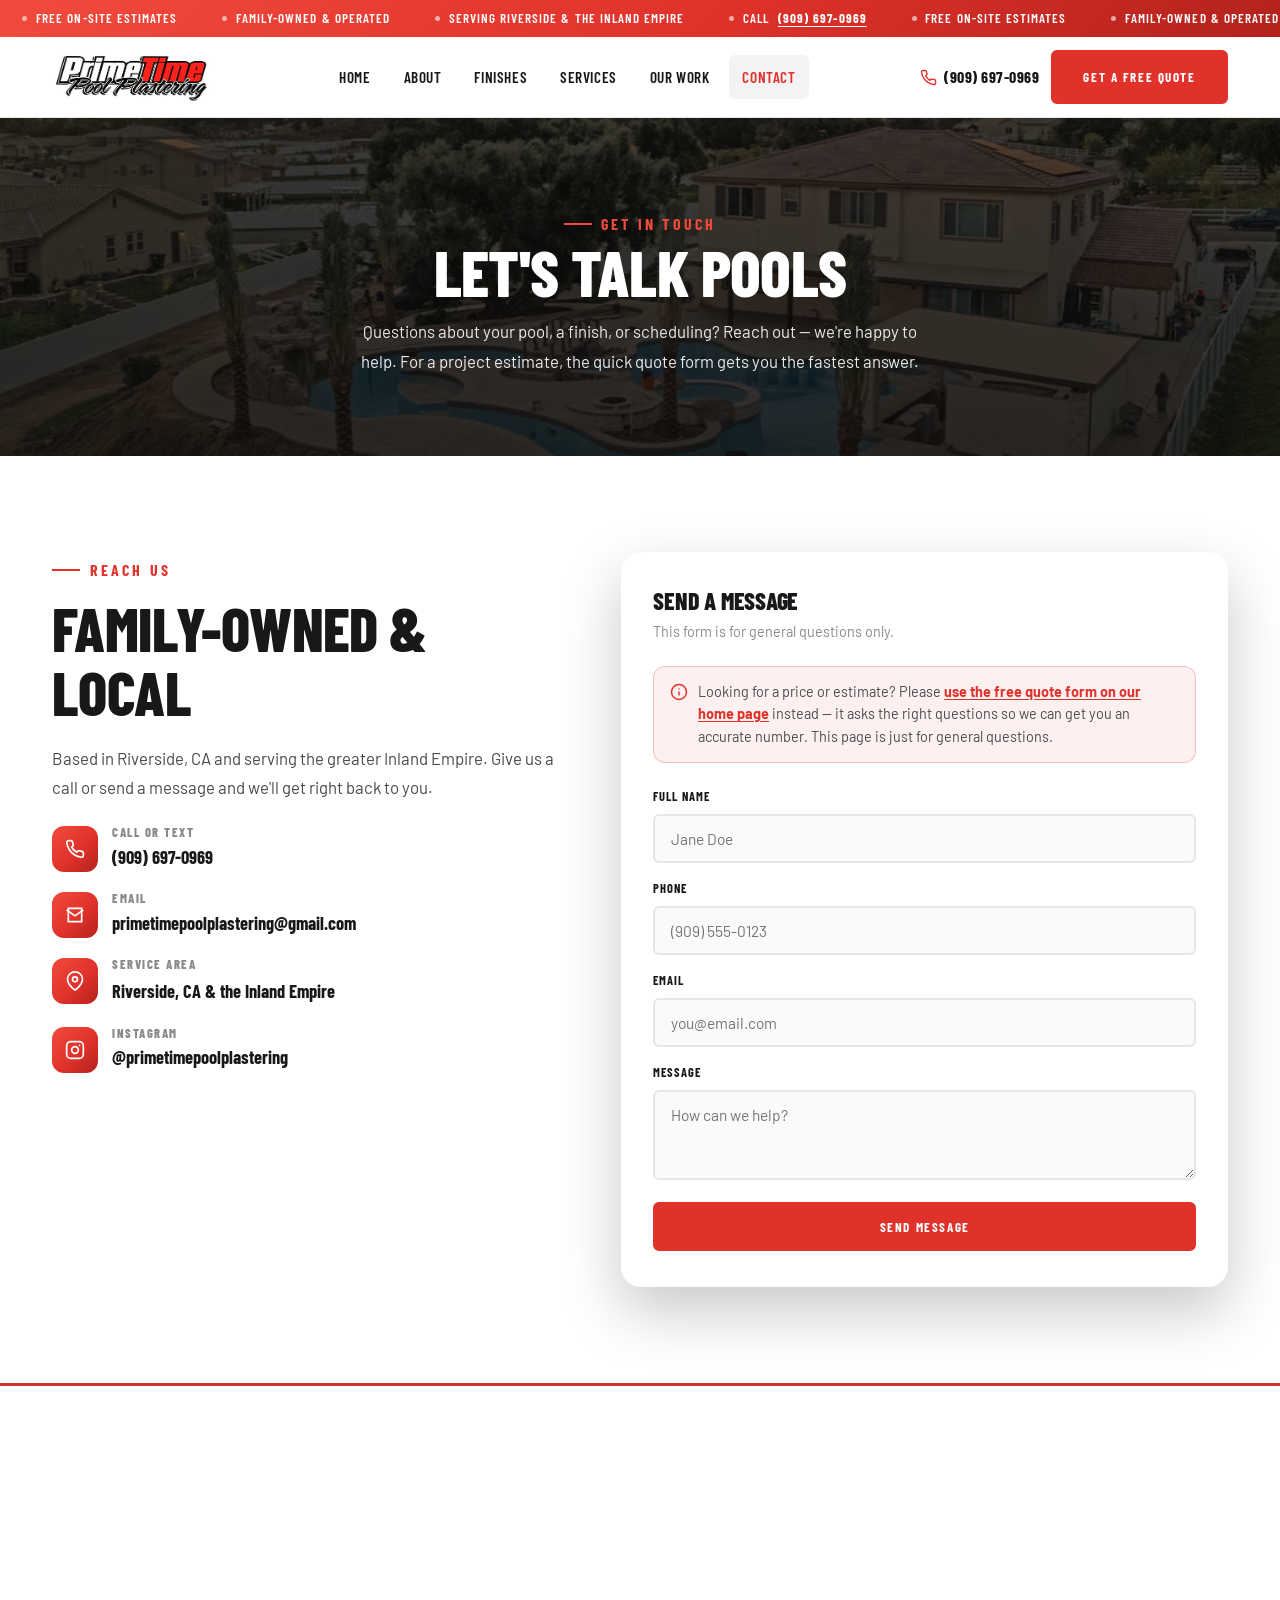
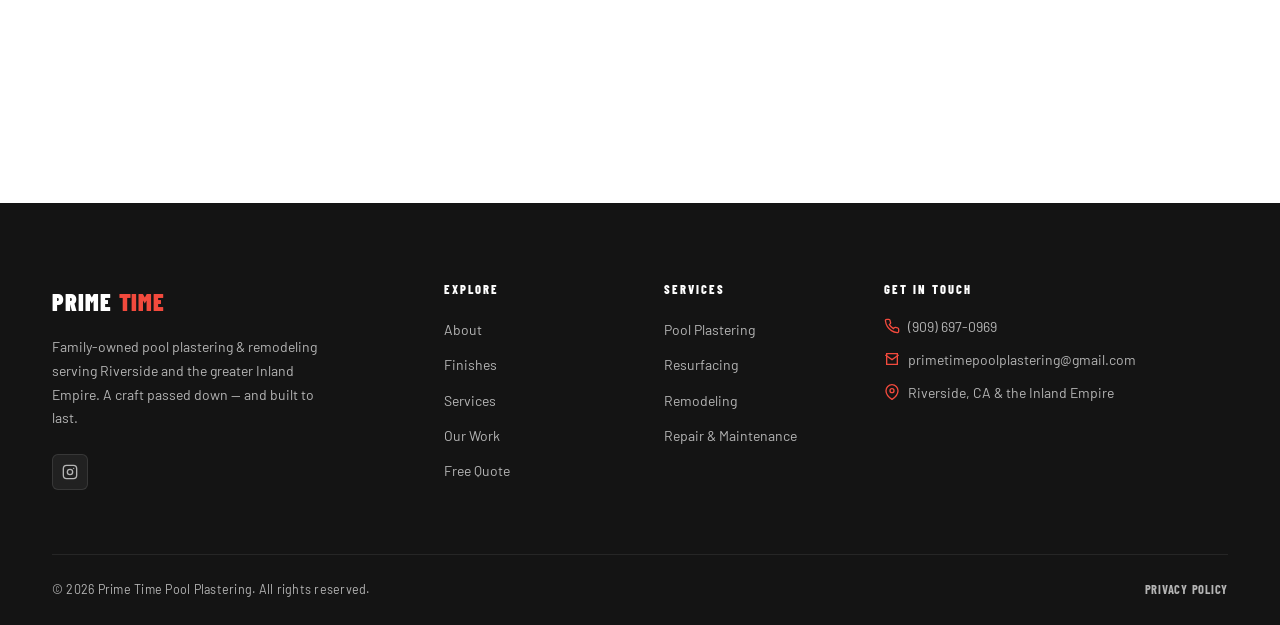
==== commit 61f189b9: "update" ====
--- a/html/contact.html
+++ b/html/contact.html
@@ -200,9 +200,7 @@
           <span class="footer-logo-text">Prime<span class="logo-accent">Time</span></span>
           <p>Family-owned pool plastering &amp; remodeling serving Riverside and the greater Inland Empire. A craft passed down — and built to last.</p>
           <div class="footer-social">
-            <a href="https://www.instagram.com/primetimepoolplastering/" target="_blank" rel="noopener" aria-label="Instagram"><svg viewBox="0 0 24 24" fill="none" stroke="currentColor" stroke-width="2"><rect x="2" y="2" width="20" height="20" rx="5"/><circle cx="12" cy="12" r="4"/><circle cx="17.5" cy="6.5" r="1" fill="currentColor" stroke="none"/></svg></a>
-            <a href="#" aria-label="Facebook"><svg viewBox="0 0 24 24" fill="currentColor"><path d="M18 2h-3a5 5 0 0 0-5 5v3H7v4h3v8h4v-8h3l1-4h-4V7a1 1 0 0 1 1-1h3z"/></svg></a>
-          </div>
+            <a href="https://www.instagram.com/primetimepoolplastering/" target="_blank" rel="noopener" aria-label="Instagram"><svg viewBox="0 0 24 24" fill="none" stroke="currentColor" stroke-width="2"><rect x="2" y="2" width="20" height="20" rx="5"/><circle cx="12" cy="12" r="4"/><circle cx="17.5" cy="6.5" r="1" fill="currentColor" stroke="none"/></svg></a>          </div>
         </div>
         <div class="footer-col footer-nav">
           <h4>Explore</h4>
--- a/global.css
+++ b/global.css
@@ -148,7 +148,7 @@
 .eyebrow {
   font-family: var(--font-display);
   font-weight: 700;
-  font-size: 0.72rem;
+  font-size: 1rem;
   letter-spacing: 0.2em;
   text-transform: uppercase;
   color: var(--red);
@@ -304,7 +304,7 @@
 .announce-track {
   display: flex;
   width: max-content;
-  animation: announce-scroll 32s linear infinite;
+  animation: announce-scroll 100s linear infinite;
 }
 #announce:hover .announce-track { animation-play-state: paused; }
 
@@ -368,11 +368,11 @@
   align-items: center;
   gap: 0.4rem;
   font-family: var(--font-body);
-  font-size: 0.78rem;
-  color: var(--grey-300);
+  font-size: 1rem;
+  color: var(--white);
 }
 .topbar-item svg { width: 14px; height: 14px; color: var(--red-lt); flex-shrink: 0; }
-.topbar-item a { color: var(--grey-300); transition: color var(--transition); }
+.topbar-item a { color: var(--white); transition: color var(--transition); }
 .topbar-item a:hover { color: var(--white); }
 
 .topbar-social { display: flex; align-items: center; gap: 0.75rem; }
--- a/css/home.css
+++ b/css/home.css
@@ -482,7 +482,7 @@
 .work-tile {
   position: relative;
   display: block;
-  aspect-ratio: 1 / 1;
+  aspect-ratio: 4/7;
   overflow: hidden;
   border-radius: var(--radius);
   background: var(--charcoal);
@@ -694,7 +694,7 @@
     flex: 0 0 40%;
     padding: 4.5rem 2.5rem;
   }
-  .map-embed {
+  .map-row .map-embed {
     flex: 1;
     height: auto;
     min-height: 480px;
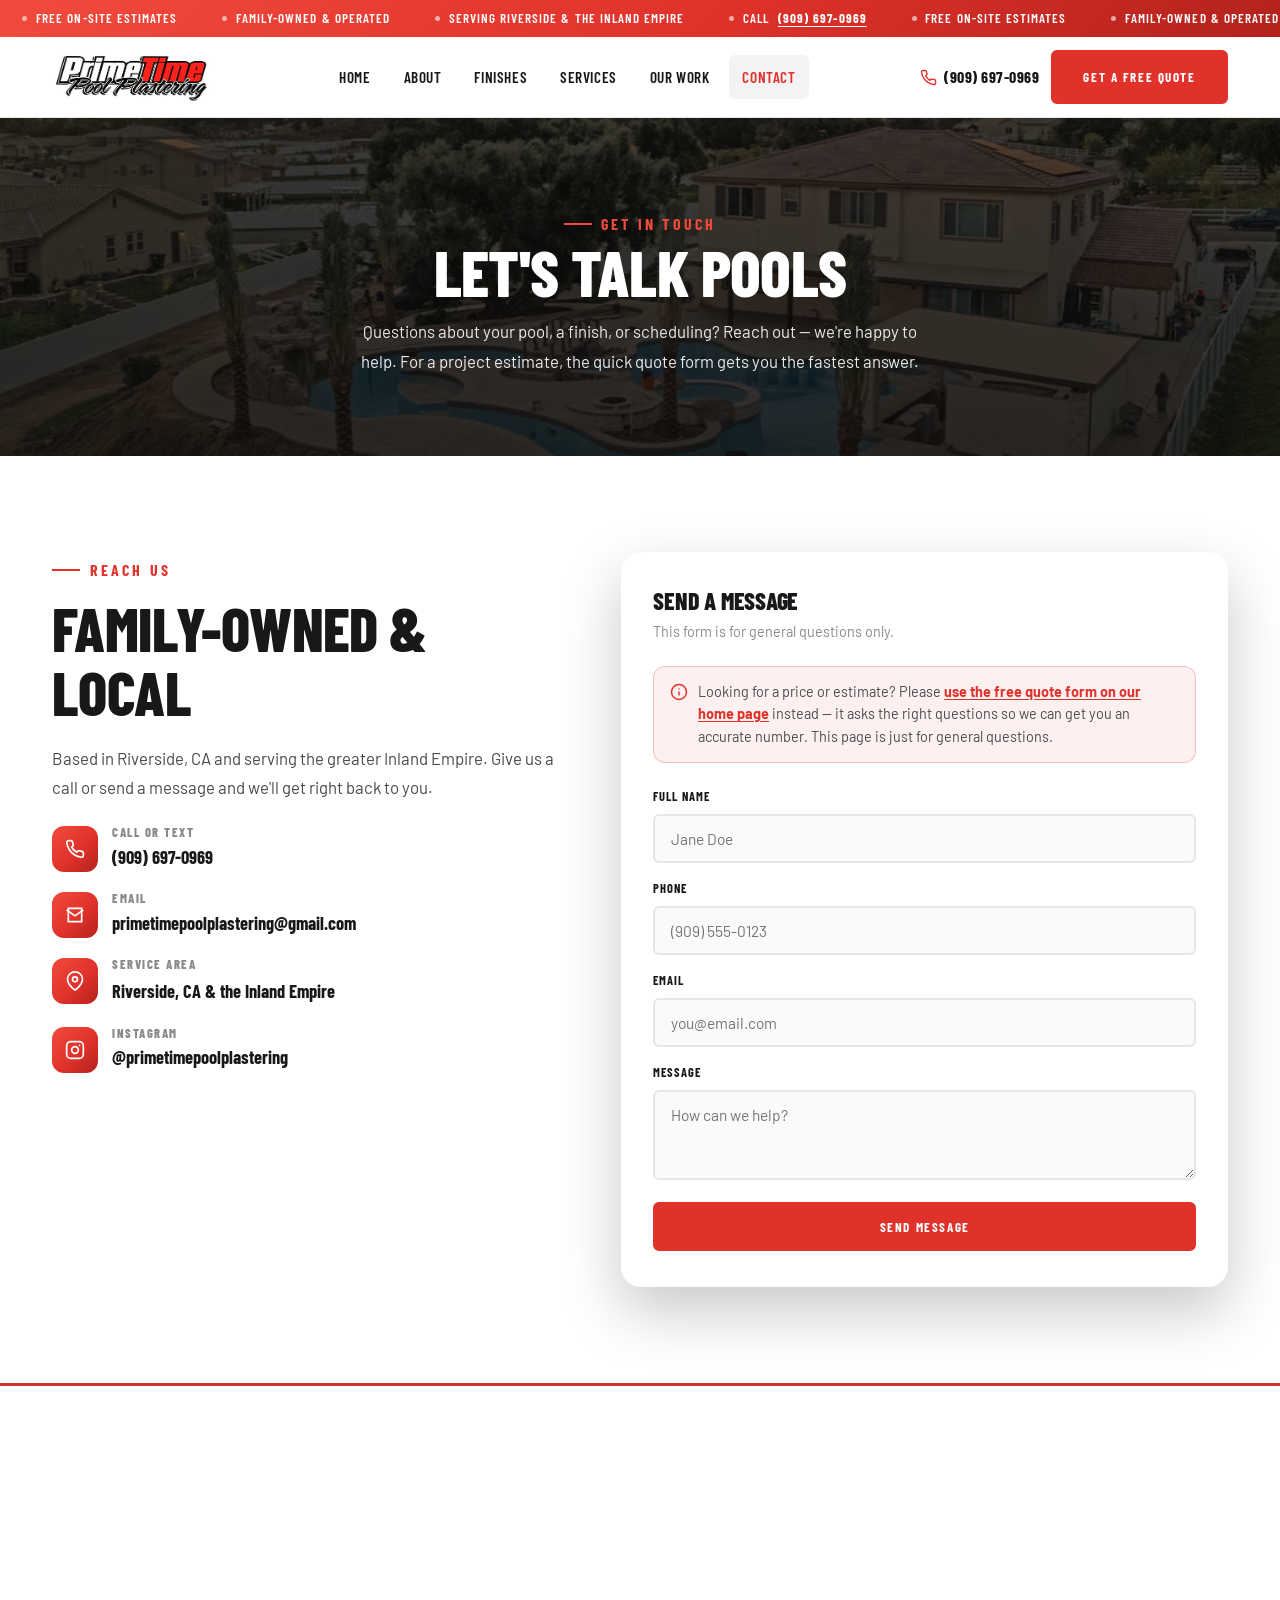
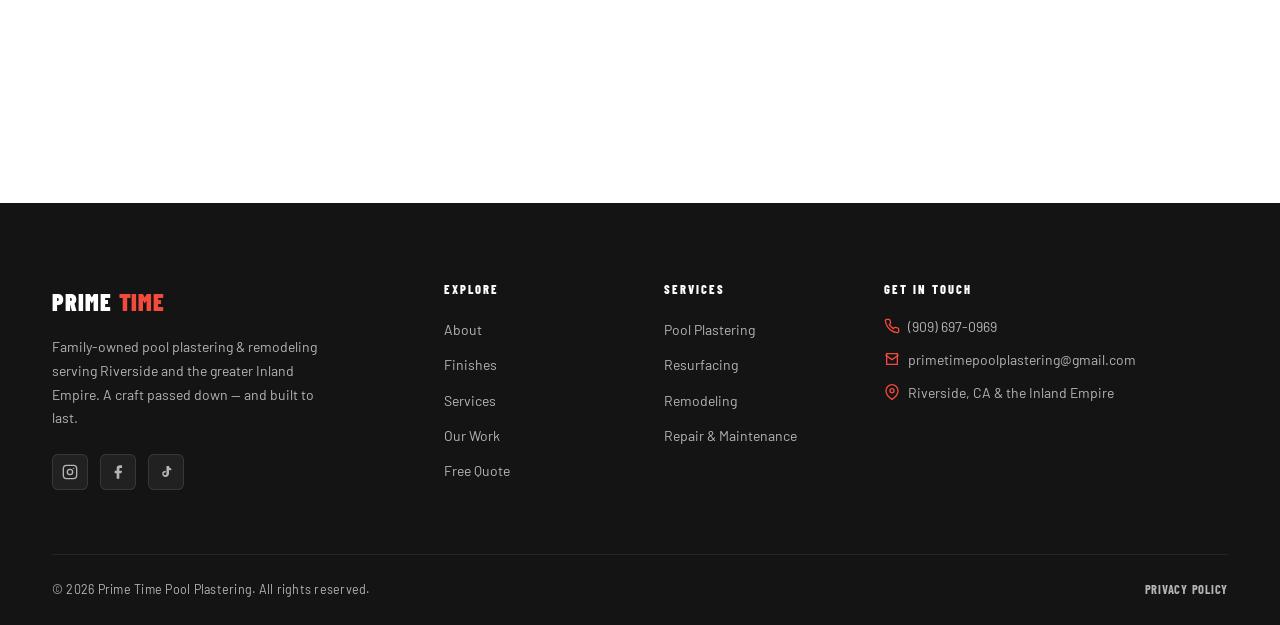
==== commit 5857f3d4: "update" ====
--- a/html/contact.html
+++ b/html/contact.html
@@ -200,7 +200,7 @@
           <span class="footer-logo-text">Prime<span class="logo-accent">Time</span></span>
           <p>Family-owned pool plastering &amp; remodeling serving Riverside and the greater Inland Empire. A craft passed down — and built to last.</p>
           <div class="footer-social">
-            <a href="https://www.instagram.com/primetimepoolplastering/" target="_blank" rel="noopener" aria-label="Instagram"><svg viewBox="0 0 24 24" fill="none" stroke="currentColor" stroke-width="2"><rect x="2" y="2" width="20" height="20" rx="5"/><circle cx="12" cy="12" r="4"/><circle cx="17.5" cy="6.5" r="1" fill="currentColor" stroke="none"/></svg></a>          </div>
+            <a href="https://www.instagram.com/primetimepoolplastering/" target="_blank" rel="noopener" aria-label="Instagram"><svg viewBox="0 0 24 24" fill="none" stroke="currentColor" stroke-width="2"><rect x="2" y="2" width="20" height="20" rx="5"/><circle cx="12" cy="12" r="4"/><circle cx="17.5" cy="6.5" r="1" fill="currentColor" stroke="none"/></svg></a><a href="https://www.facebook.com/people/Gustavo-Adolfo-Aragon-Jr/61582553936906/" target="_blank" rel="noopener" aria-label="Facebook"><svg viewBox="0 0 24 24" fill="currentColor"><path d="M18 2h-3a5 5 0 0 0-5 5v3H7v4h3v8h4v-8h3l1-4h-4V7a1 1 0 0 1 1-1h3z"/></svg></a><a href="https://www.tiktok.com/@primetimepoolplastering" target="_blank" rel="noopener" aria-label="TikTok"><svg viewBox="0 0 24 24" fill="currentColor"><path d="M16.5 3c.3 2.1 1.5 3.6 3.5 3.9v2.4c-1.2.1-2.4-.2-3.5-.8v5.6c0 3.2-2.4 5.4-5.3 5.4-2.7 0-4.9-2-4.9-4.7 0-2.9 2.4-4.8 5.4-4.5v2.5c-.4-.1-.9-.2-1.3-.1-1.1.1-1.9 1-1.8 2.2.1 1 1 1.8 2 1.8 1.2 0 2.1-.9 2.1-2.3V3h3.3z"/></svg></a>          </div>
         </div>
         <div class="footer-col footer-nav">
           <h4>Explore</h4>
--- a/global.css
+++ b/global.css
@@ -733,3 +733,8 @@
 .scroll-top-btn.is-visible { opacity: 1; pointer-events: all; }
 .scroll-top-btn:hover { background: var(--red-dk); transform: translateY(-3px); }
 .scroll-top-btn svg { width: 18px; height: 18px; }
+
+.tag-white {
+  color: var(--white);
+  text-decoration: underline;
+}
